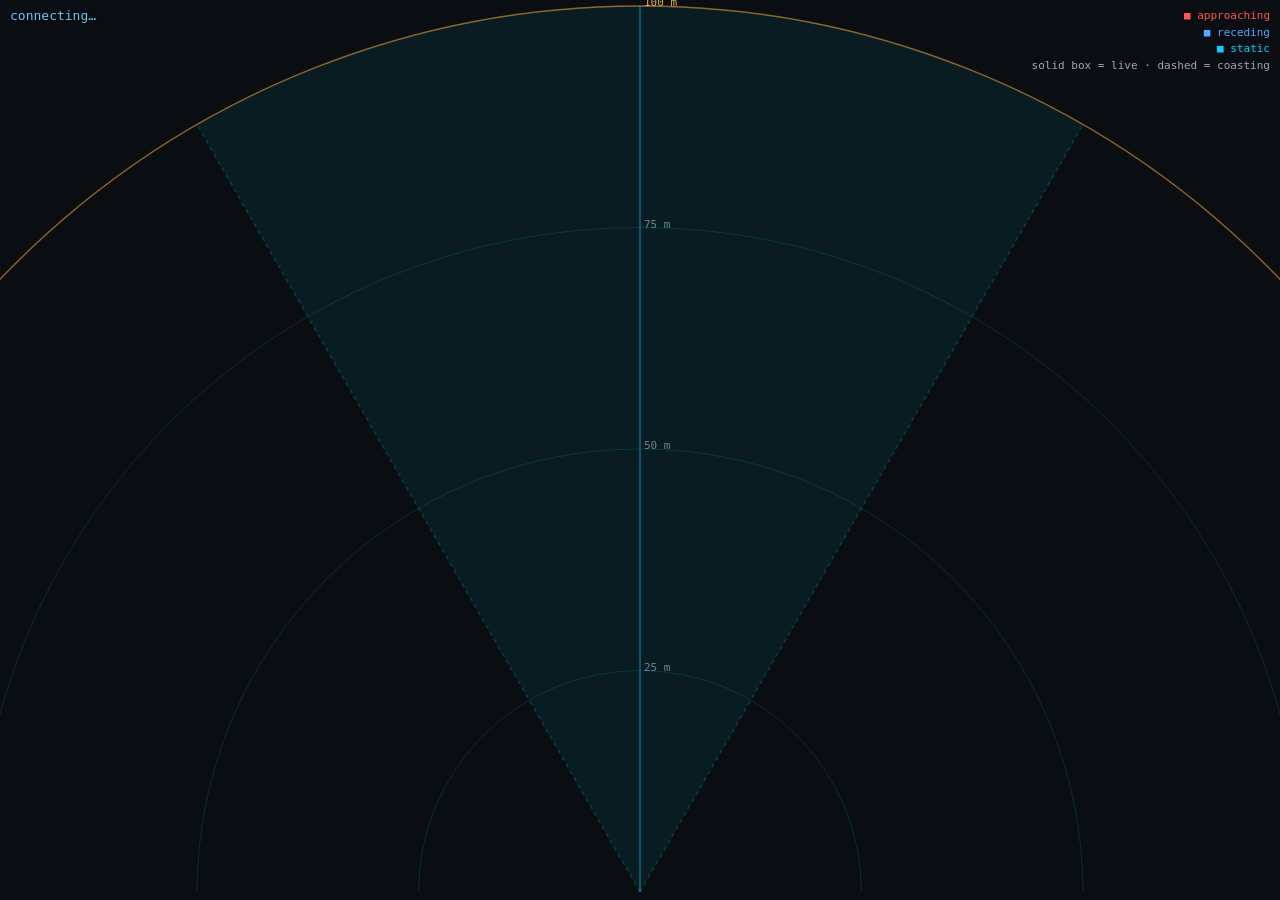
==== radar/web/index.html @ 5c071ffc "radar: AIRPOC radar module + PPI previewer (Phase 1) New radar/ module for the AWR2944PEVM (77 GHz, " ====
<!DOCTYPE html>
<html>
<head>
<meta charset="utf-8">
<title>AIRPOC Radar</title>
<style>
  html,body{margin:0;height:100%;background:#0a0e12;font-family:monospace;color:#cde}
  #hud{position:fixed;top:8px;left:10px;color:#6cf;font-size:13px;z-index:2;
       text-shadow:0 0 3px #000,0 0 3px #000}
  #legend{position:fixed;top:8px;right:10px;font-size:11px;color:#9ab;text-align:right;line-height:1.5}
  #legend b{font-weight:normal}
  .app{color:#ff5555}.rec{color:#50aaff}.stat{color:#00d4ff}
  #ppi{display:block;width:100vw;height:100vh}
</style>
</head>
<body>
  <div id="hud">connecting…</div>
  <div id="legend">
    <b class="app">■ approaching</b><br>
    <b class="rec">■ receding</b><br>
    <b class="stat">■ static</b><br>
    solid box = live · dashed = coasting
  </div>
  <canvas id="ppi"></canvas>
  <script src="radar_view.js"></script>
</body>
</html>
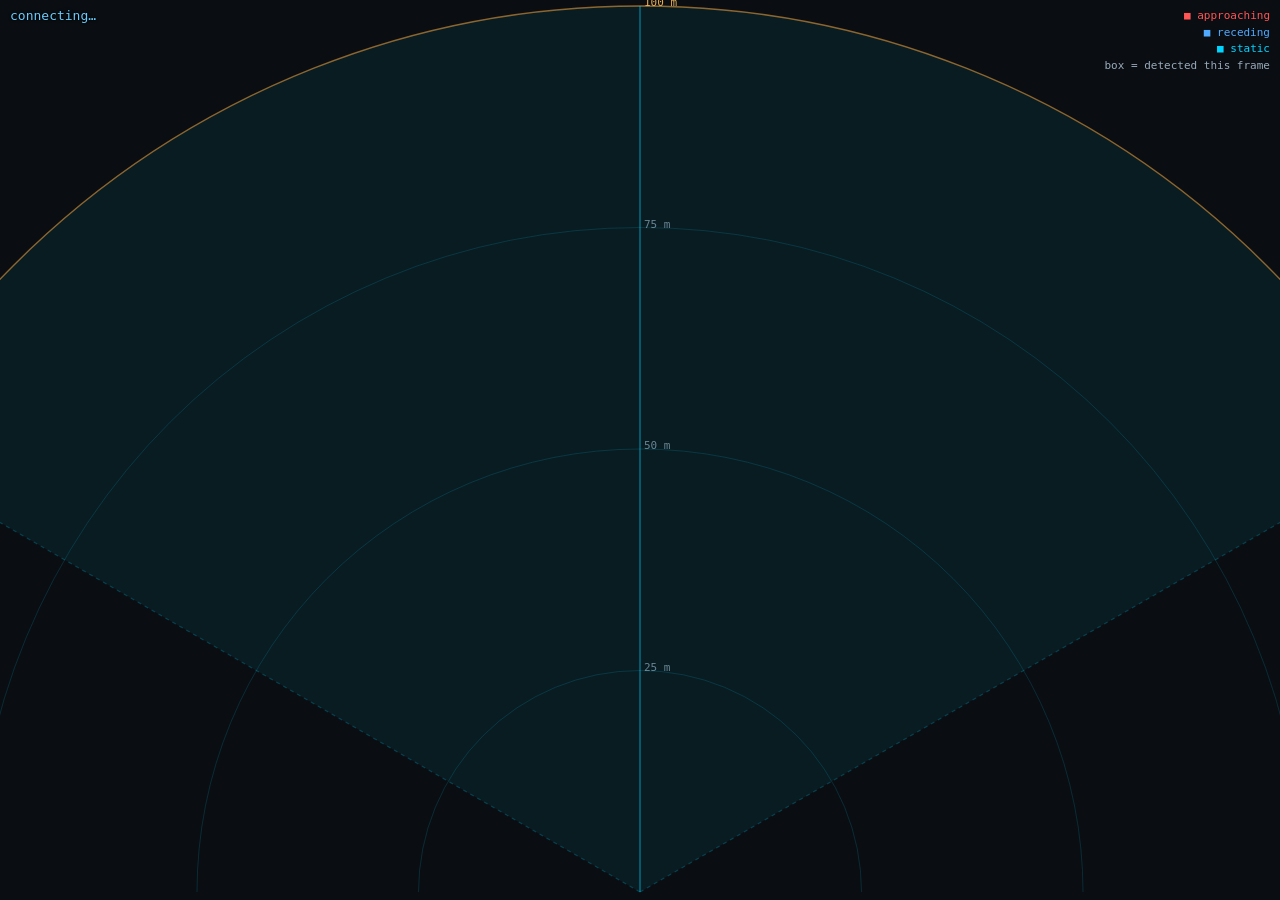
==== commit 751b0820: "radar: emit per-frame detections only — remove coasting (tracker concern) Coasting (dead-reckoning a" ====
--- a/radar/web/index.html
+++ b/radar/web/index.html
@@ -19,7 +19,7 @@
     <b class="app">■ approaching</b><br>
     <b class="rec">■ receding</b><br>
     <b class="stat">■ static</b><br>
-    solid box = live · dashed = coasting
+    box = detected this frame
   </div>
   <canvas id="ppi"></canvas>
   <script src="radar_view.js"></script>
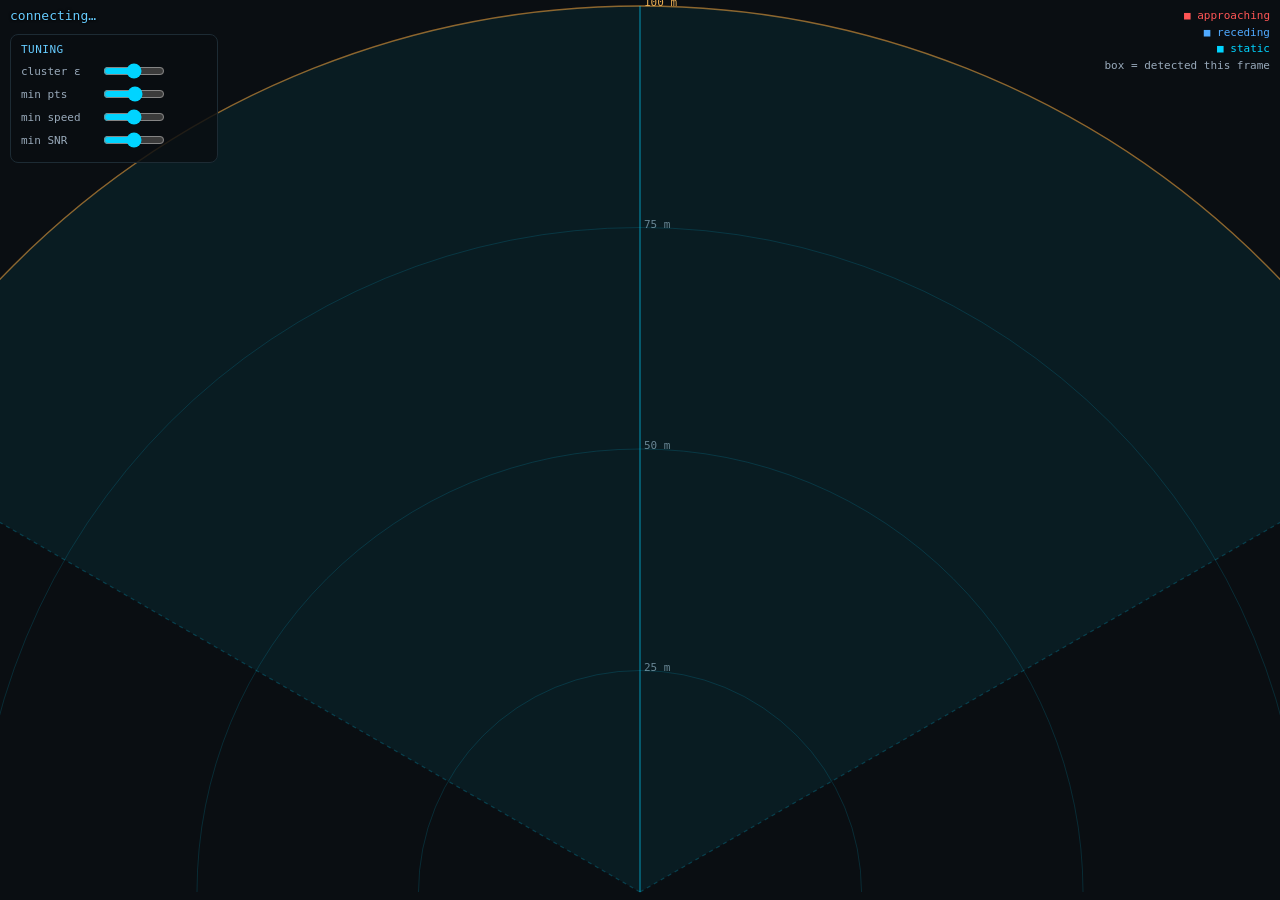
==== commit d39cfb24: "radar: live tuning panel on the previewer + speed/SNR gates via /ctl Own-previewer tuning surface so" ====
--- a/radar/web/index.html
+++ b/radar/web/index.html
@@ -11,6 +11,13 @@
   #legend b{font-weight:normal}
   .app{color:#ff5555}.rec{color:#50aaff}.stat{color:#00d4ff}
   #ppi{display:block;width:100vw;height:100vh}
+  #ctl{position:fixed;top:34px;left:10px;z-index:3;background:rgba(10,14,18,.82);
+       border:1px solid #1d2b34;border-radius:8px;padding:8px 10px;font-size:11px;color:#9ab;width:186px}
+  #ctl h4{margin:0 0 6px;font-size:11px;color:#6cf;font-weight:normal;letter-spacing:.5px}
+  #ctl .row{display:flex;align-items:center;gap:6px;margin:5px 0}
+  #ctl label{flex:0 0 74px}
+  #ctl input[type=range]{flex:1;min-width:0;accent-color:#00d4ff;height:14px}
+  #ctl .val{flex:0 0 34px;text-align:right;color:#cde}
 </style>
 </head>
 <body>
@@ -21,6 +28,13 @@
     <b class="stat">■ static</b><br>
     box = detected this frame
   </div>
+  <div id="ctl">
+    <h4>TUNING</h4>
+    <div class="row"><label>cluster ε</label><input type="range" id="eps"    min="0.5" max="50" step="0.5"><span class="val" id="eps_v"></span></div>
+    <div class="row"><label>min pts</label><input type="range" id="minpts" min="1"   max="20" step="1"><span class="val" id="minpts_v"></span></div>
+    <div class="row"><label>min speed</label><input type="range" id="speed" min="0"   max="5"  step="0.1"><span class="val" id="speed_v"></span></div>
+    <div class="row"><label>min SNR</label><input type="range" id="snrmin" min="0"   max="60" step="1"><span class="val" id="snrmin_v"></span></div>
+  </div>
   <canvas id="ppi"></canvas>
   <script src="radar_view.js"></script>
 </body>
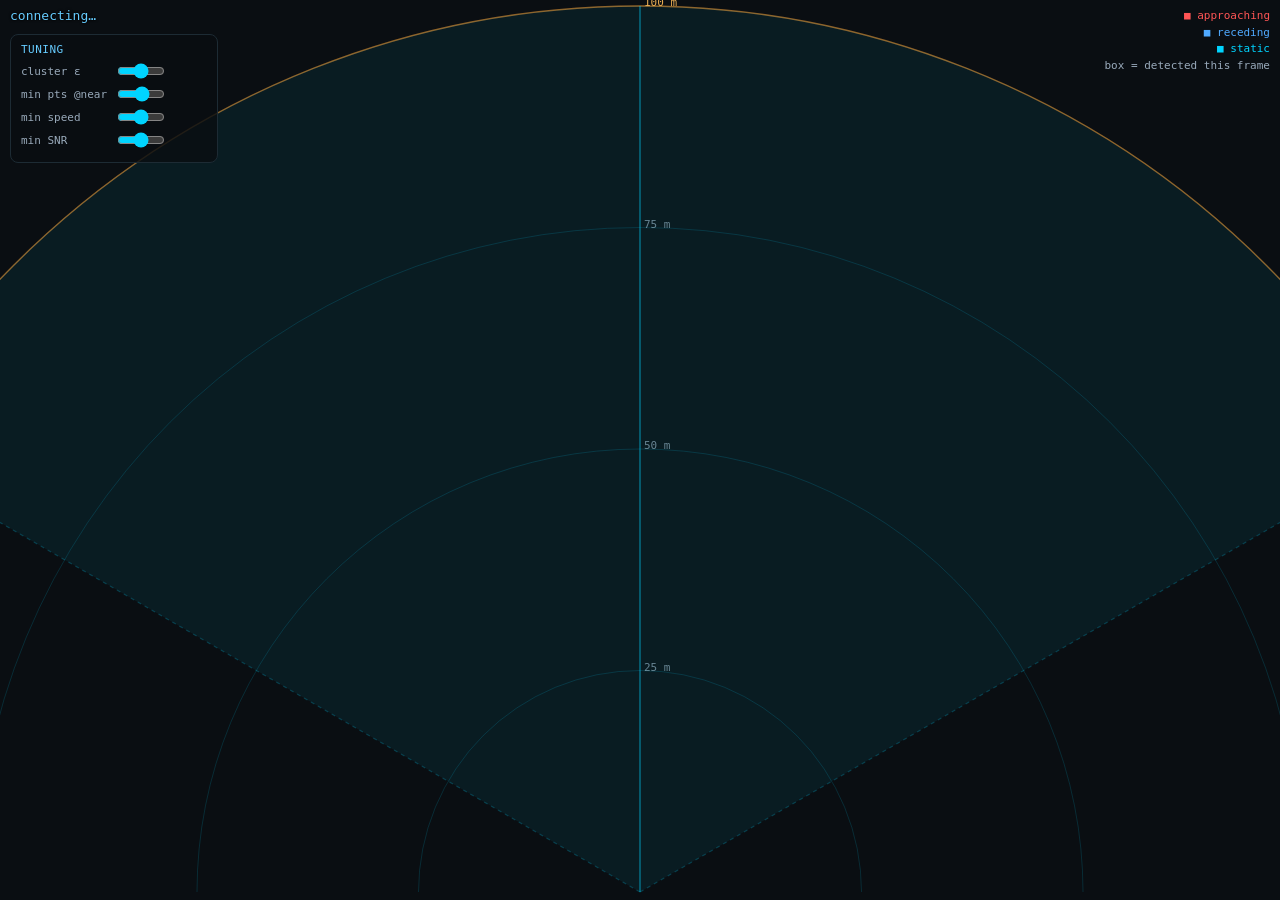
==== commit 795e6d0e: "radar: range-adaptive min-pts — reject near clutter without losing far targets Field observation: a " ====
--- a/radar/web/index.html
+++ b/radar/web/index.html
@@ -15,7 +15,7 @@
        border:1px solid #1d2b34;border-radius:8px;padding:8px 10px;font-size:11px;color:#9ab;width:186px}
   #ctl h4{margin:0 0 6px;font-size:11px;color:#6cf;font-weight:normal;letter-spacing:.5px}
   #ctl .row{display:flex;align-items:center;gap:6px;margin:5px 0}
-  #ctl label{flex:0 0 74px}
+  #ctl label{flex:0 0 88px}
   #ctl input[type=range]{flex:1;min-width:0;accent-color:#00d4ff;height:14px}
   #ctl .val{flex:0 0 34px;text-align:right;color:#cde}
 </style>
@@ -31,7 +31,7 @@
   <div id="ctl">
     <h4>TUNING</h4>
     <div class="row"><label>cluster ε</label><input type="range" id="eps"    min="0.5" max="50" step="0.5"><span class="val" id="eps_v"></span></div>
-    <div class="row"><label>min pts</label><input type="range" id="minpts" min="1"   max="20" step="1"><span class="val" id="minpts_v"></span></div>
+    <div class="row"><label>min pts @near</label><input type="range" id="minpts" min="1"   max="20" step="1"><span class="val" id="minpts_v"></span></div>
     <div class="row"><label>min speed</label><input type="range" id="speed" min="0"   max="5"  step="0.1"><span class="val" id="speed_v"></span></div>
     <div class="row"><label>min SNR</label><input type="range" id="snrmin" min="0"   max="60" step="1"><span class="val" id="snrmin_v"></span></div>
   </div>
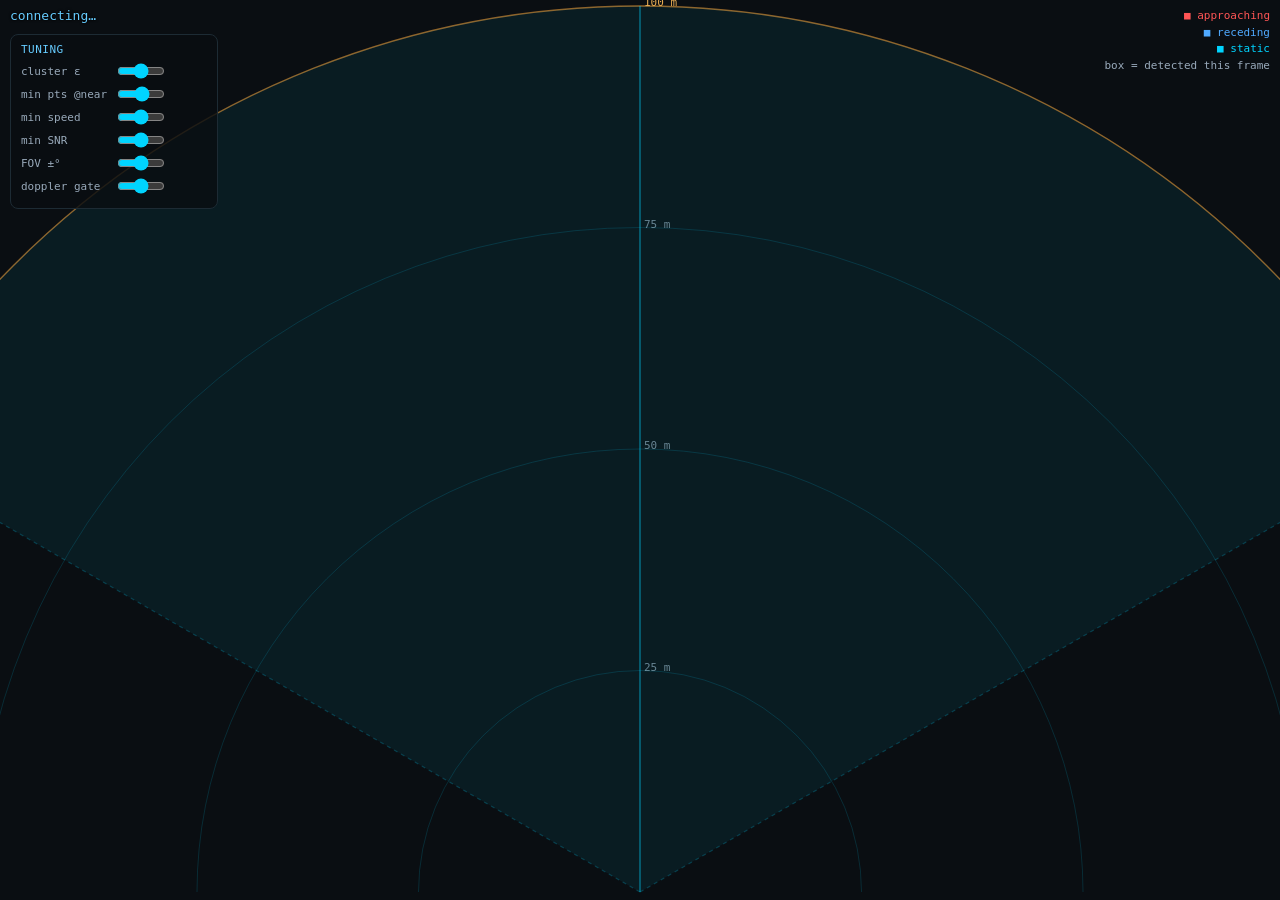
==== commit 8148c0c2: "radar: expose FOV + Doppler as live /ctl gates (6 knobs total) Adds the two missing tunables so the " ====
--- a/radar/web/index.html
+++ b/radar/web/index.html
@@ -34,6 +34,8 @@
     <div class="row"><label>min pts @near</label><input type="range" id="minpts" min="1"   max="20" step="1"><span class="val" id="minpts_v"></span></div>
     <div class="row"><label>min speed</label><input type="range" id="speed" min="0"   max="5"  step="0.1"><span class="val" id="speed_v"></span></div>
     <div class="row"><label>min SNR</label><input type="range" id="snrmin" min="0"   max="60" step="1"><span class="val" id="snrmin_v"></span></div>
+    <div class="row"><label>FOV ±°</label><input type="range" id="fov"    min="5"   max="90" step="1"><span class="val" id="fov_v"></span></div>
+    <div class="row"><label>doppler gate</label><input type="range" id="doppler" min="0.5" max="20" step="0.5"><span class="val" id="doppler_v"></span></div>
   </div>
   <canvas id="ppi"></canvas>
   <script src="radar_view.js"></script>
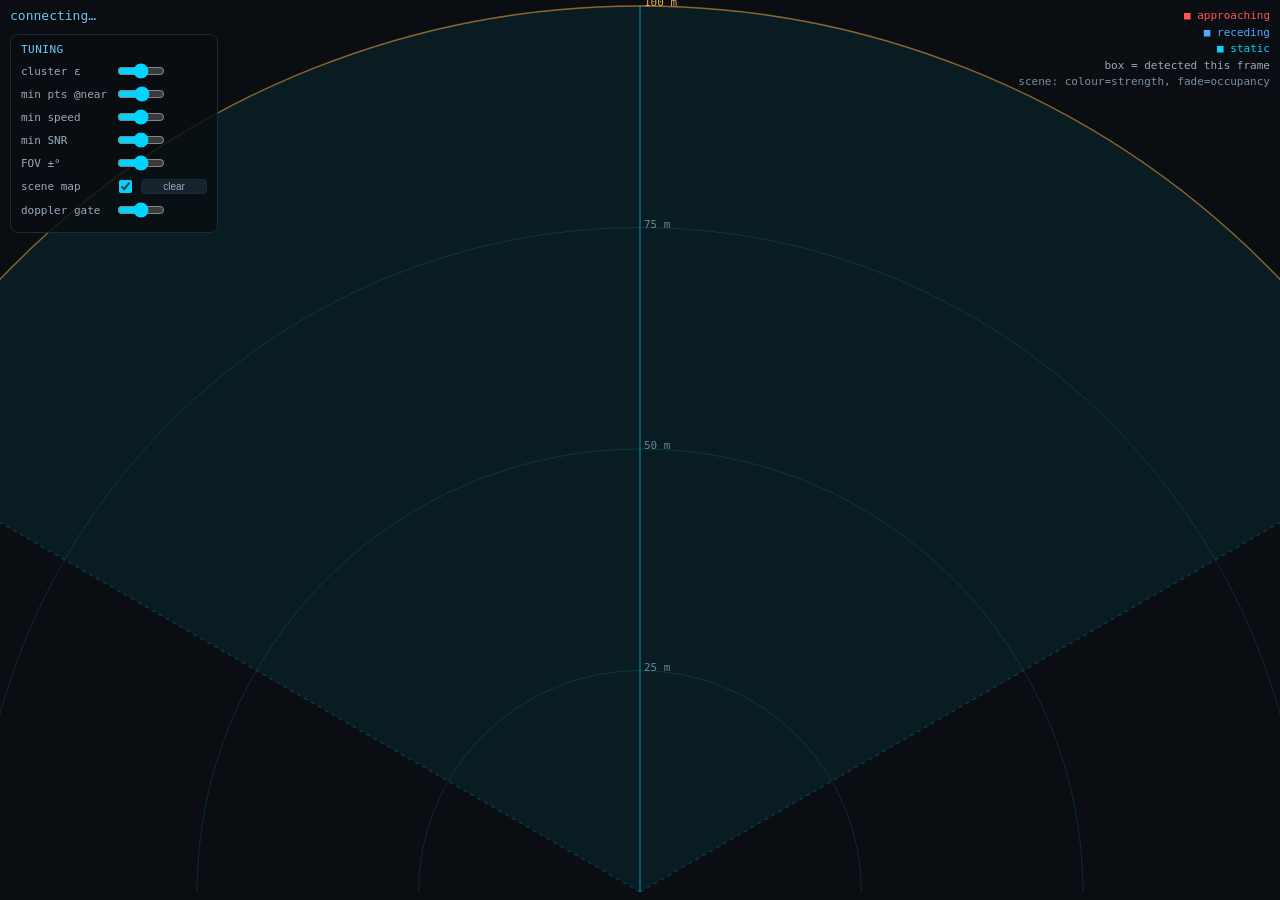
==== commit 1bebc041: "radar: draw the scene layer on the module's own previewer The layer was published on /scene but noth" ====
--- a/radar/web/index.html
+++ b/radar/web/index.html
@@ -26,7 +26,8 @@
     <b class="app">■ approaching</b><br>
     <b class="rec">■ receding</b><br>
     <b class="stat">■ static</b><br>
-    box = detected this frame
+    box = detected this frame<br>
+    <span style="color:#7a8fa3">scene: colour=strength, fade=occupancy</span>
   </div>
   <div id="ctl">
     <h4>TUNING</h4>
@@ -35,6 +36,9 @@
     <div class="row"><label>min speed</label><input type="range" id="speed" min="0"   max="5"  step="0.1"><span class="val" id="speed_v"></span></div>
     <div class="row"><label>min SNR</label><input type="range" id="snrmin" min="0"   max="60" step="1"><span class="val" id="snrmin_v"></span></div>
     <div class="row"><label>FOV ±°</label><input type="range" id="fov"    min="5"   max="90" step="1"><span class="val" id="fov_v"></span></div>
+    <div class="row"><label>scene map</label>
+      <input type="checkbox" id="scene_on" checked style="flex:0 0 auto;accent-color:#00d4ff">
+      <button id="scene_clear" style="flex:1;background:#16222c;color:#9ab;border:1px solid #1d2b34;border-radius:4px;font-size:10px;cursor:pointer">clear</button></div>
     <div class="row"><label>doppler gate</label><input type="range" id="doppler" min="0.5" max="20" step="0.5"><span class="val" id="doppler_v"></span></div>
   </div>
   <canvas id="ppi"></canvas>
